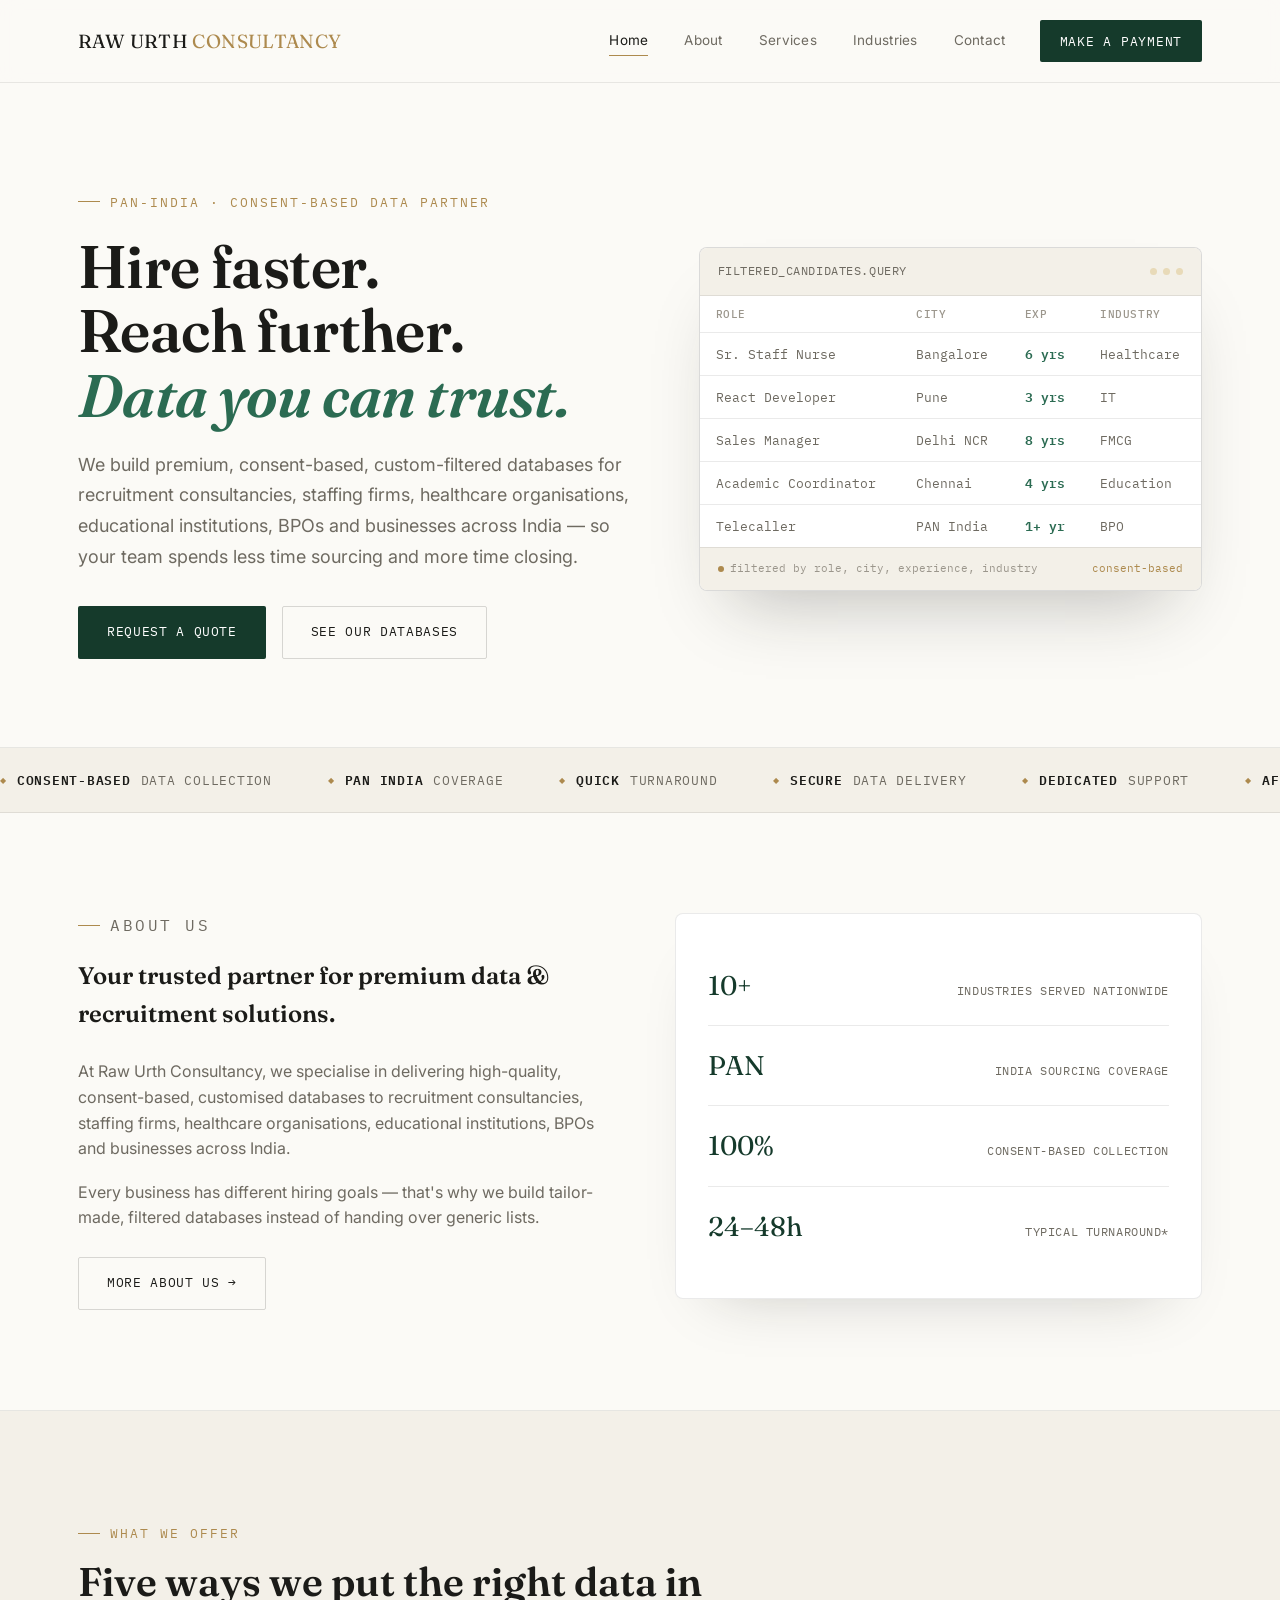
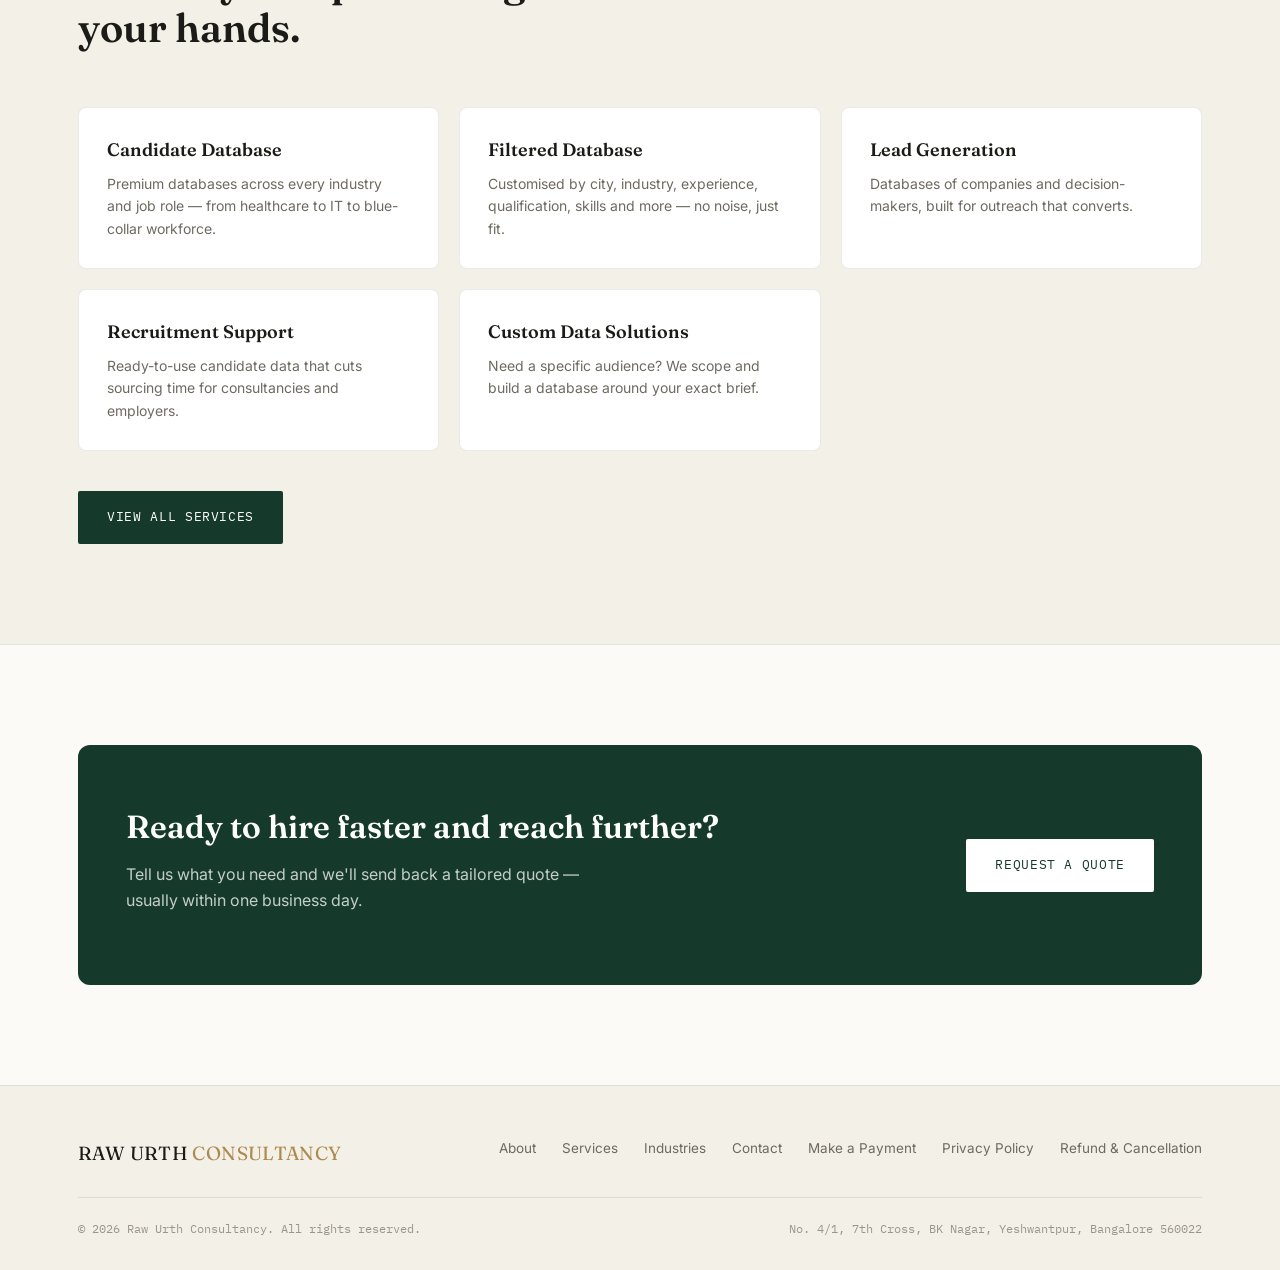
==== index.html @ ccc9f8d7 "Add frontend project files" ====
<!DOCTYPE html>
<html lang="en">
<head>
<meta charset="UTF-8">
<meta name="viewport" content="width=device-width, initial-scale=1.0">
<title>Raw Urth Consultancy — Premium Data & Recruitment Solutions</title>
<meta name="description" content="Consent-based, filtered candidate databases and lead generation for recruitment firms, healthcare, BPOs and businesses across India.">
<link rel="preconnect" href="https://fonts.googleapis.com">
<link href="https://fonts.googleapis.com/css2?family=Fraunces:ital,wght@0,500;0,600;1,500&family=Inter:wght@400;500;600&family=IBM+Plex+Mono:wght@400;500&display=swap" rel="stylesheet">
<link rel="stylesheet" href="style.css">
</head>
<body>

<header class="site-nav">
  <div class="nav-inner">
    <a href="index.html" class="wordmark">RAW URTH <span>CONSULTANCY</span></a>
    <nav class="links" id="navLinks">
      <a href="index.html">Home</a>
      <a href="about.html">About</a>
      <a href="services.html">Services</a>
      <a href="industries.html">Industries</a>
      <a href="contact.html">Contact</a>
      <a href="payment.html" class="nav-cta">Make a Payment</a>
    </nav>
    <button class="nav-toggle" id="navToggle" aria-label="Menu">☰</button>
  </div>
</header>

<main>

  <!-- HERO -->
  <section class="hero">
    <div class="wrap">
      <div class="reveal-stagger in">
        <p class="eyebrow">PAN-INDIA · CONSENT-BASED DATA PARTNER</p>
        <h1>Hire faster.<br>Reach further.<br><span class="serif-em">Data you can trust.</span></h1>
        <p class="lede">We build premium, consent-based, custom-filtered databases for recruitment consultancies, staffing firms, healthcare organisations, educational institutions, BPOs and businesses across India — so your team spends less time sourcing and more time closing.</p>
        <div class="hero-ctas">
          <a href="contact.html" class="btn btn-primary"><span>Request a Quote</span></a>
          <a href="services.html" class="btn btn-ghost">See our databases</a>
        </div>
      </div>

      <div class="data-panel reveal" aria-hidden="true">
        <div class="panel-head">
          <span>filtered_candidates.query</span>
          <div class="panel-dots"><span></span><span></span><span></span></div>
        </div>
        <table class="data-table">
          <thead><tr><th>Role</th><th>City</th><th>Exp</th><th>Industry</th></tr></thead>
          <tbody>
            <tr><td>Sr. Staff Nurse</td><td>Bangalore</td><td class="hi">6 yrs</td><td>Healthcare</td></tr>
            <tr><td>React Developer</td><td>Pune</td><td class="hi">3 yrs</td><td>IT</td></tr>
            <tr><td>Sales Manager</td><td>Delhi NCR</td><td class="hi">8 yrs</td><td>FMCG</td></tr>
            <tr><td>Academic Coordinator</td><td>Chennai</td><td class="hi">4 yrs</td><td>Education</td></tr>
            <tr><td>Telecaller</td><td>PAN India</td><td class="hi">1+ yr</td><td>BPO</td></tr>
          </tbody>
        </table>
        <div class="panel-foot">
          <span><span class="pulse"></span>filtered by role, city, experience, industry</span>
          <span class="live">consent-based</span>
        </div>
      </div>
    </div>
  </section>

  <!-- TRUST MARQUEE -->
  <div class="trust-strip">
    <div class="marquee">
      <span><strong>Consent-based</strong> data collection</span>
      <span><strong>PAN India</strong> coverage</span>
      <span><strong>Quick</strong> turnaround</span>
      <span><strong>Secure</strong> data delivery</span>
      <span><strong>Dedicated</strong> support</span>
      <span><strong>Affordable</strong> pricing</span>
      <span><strong>Consent-based</strong> data collection</span>
      <span><strong>PAN India</strong> coverage</span>
      <span><strong>Quick</strong> turnaround</span>
      <span><strong>Secure</strong> data delivery</span>
      <span><strong>Dedicated</strong> support</span>
      <span><strong>Affordable</strong> pricing</span>
    </div>
  </div>

  <!-- INTRO -->
  <section>
    <div class="wrap about-grid">
      <div class="reveal">
        <p class="eyebrow">About Us</p>
        <h2 style="margin-top:16px;">Your trusted partner for premium data & recruitment solutions.</h2>
        <p style="margin-top:26px;">At Raw Urth Consultancy, we specialise in delivering high-quality, consent-based, customised databases to recruitment consultancies, staffing firms, healthcare organisations, educational institutions, BPOs and businesses across India.</p>
        <p>Every business has different hiring goals — that's why we build tailor-made, filtered databases instead of handing over generic lists.</p>
        <a href="about.html" class="btn btn-ghost" style="margin-top:8px;">More about us →</a>
      </div>
      <div class="about-side reveal">
        <div class="stat"><span class="k">10+</span><span class="v">Industries served nationwide</span></div>
        <div class="stat"><span class="k">PAN</span><span class="v">India sourcing coverage</span></div>
        <div class="stat"><span class="k">100%</span><span class="v">Consent-based collection</span></div>
        <div class="stat"><span class="k">24–48h</span><span class="v">Typical turnaround*</span></div>
      </div>
    </div>
  </section>

  <hr class="divider">

  <!-- SERVICES TEASER -->
  <section class="alt-bg">
    <div class="wrap">
      <div class="section-head reveal">
        <p class="eyebrow">What We Offer</p>
        <h2>Five ways we put the right data in your hands.</h2>
      </div>
      <div class="industry-grid reveal-stagger">
        <div class="industry-card"><h3>Candidate Database</h3><p>Premium databases across every industry and job role — from healthcare to IT to blue-collar workforce.</p></div>
        <div class="industry-card"><h3>Filtered Database</h3><p>Customised by city, industry, experience, qualification, skills and more — no noise, just fit.</p></div>
        <div class="industry-card"><h3>Lead Generation</h3><p>Databases of companies and decision-makers, built for outreach that converts.</p></div>
        <div class="industry-card"><h3>Recruitment Support</h3><p>Ready-to-use candidate data that cuts sourcing time for consultancies and employers.</p></div>
        <div class="industry-card"><h3>Custom Data Solutions</h3><p>Need a specific audience? We scope and build a database around your exact brief.</p></div>
      </div>
      <a href="services.html" class="btn btn-primary" style="margin-top:40px;"><span>View all services</span></a>
    </div>
  </section>

  <hr class="divider">

  <!-- CTA BANNER -->
  <section>
    <div class="wrap">
      <div class="cta-banner reveal">
        <div>
          <h2>Ready to hire faster and reach further?</h2>
          <p>Tell us what you need and we'll send back a tailored quote — usually within one business day.</p>
        </div>
        <a href="contact.html" class="btn btn-primary"><span>Request a Quote</span></a>
      </div>
    </div>
  </section>

</main>

<footer>
  <div class="wrap">
    <div class="footer-grid">
      <a href="index.html" class="wordmark">RAW URTH <span>CONSULTANCY</span></a>
      <div class="footer-links">
        <a href="about.html">About</a>
        <a href="services.html">Services</a>
        <a href="industries.html">Industries</a>
        <a href="contact.html">Contact</a>
        <a href="payment.html">Make a Payment</a>
        <a href="privacy-policy.html">Privacy Policy</a>
        <a href="refund-policy.html">Refund & Cancellation</a>
      </div>
    </div>
    <div class="footer-bottom">
      <span>© <span id="year"></span> Raw Urth Consultancy. All rights reserved.</span>
      <span>No. 4/1, 7th Cross, BK Nagar, Yeshwantpur, Bangalore 560022</span>
    </div>
  </div>
</footer>

<script src="script.js"></script>
</body>
</html>
---- style.css ----
/* ===================================================================
   RAW URTH CONSULTANCY — v2 design tokens
   Palette: warm ivory white, deep emerald, brass gold — light & rich
=================================================================== */
:root{
  --bg:        #FBFAF6;
  --bg-alt:    #F3F0E8;
  --white:     #FFFFFF;
  --ink:       #1B1B18;
  --muted:     #6E6A61;
  --muted-2:   #9B968C;
  --emerald:   #153A2B;
  --emerald-2: #1F5240;
  --emerald-soft: #2B6B52;
  --gold:      #AD8A4E;
  --gold-soft: #C9A961;
  --gold-pale: #E8DAB8;
  --line:      rgba(27,27,24,0.09);
  --line-strong: rgba(27,27,24,0.16);

  --display: "Fraunces", "Iowan Old Style", Georgia, serif;
  --body: "Inter", -apple-system, "Segoe UI", sans-serif;
  --mono: "IBM Plex Mono", "SF Mono", monospace;

  --max: 1180px;
  --ease: cubic-bezier(.22,.68,.32,1);
}

*{box-sizing:border-box;}
html{scroll-behavior:smooth;}
@media (prefers-reduced-motion: reduce){
  html{scroll-behavior:auto;}
  *{animation-duration:0.001ms !important; animation-iteration-count:1 !important; transition-duration:0.001ms !important;}
}

body{
  margin:0;
  background:var(--bg);
  color:var(--ink);
  font-family:var(--body);
  font-size:16px;
  line-height:1.6;
  -webkit-font-smoothing:antialiased;
}

a{color:inherit; text-decoration:none;}
img{max-width:100%; display:block;}
.wrap{max-width:var(--max); margin:0 auto; padding:0 28px;}

/* ---------- typography ---------- */
h1,h2,h3,h4{font-family:var(--display); font-weight:600; margin:0; color:var(--ink);}
.eyebrow{
  font-family:var(--mono);
  font-size:12.5px;
  letter-spacing:0.16em;
  text-transform:uppercase;
  color:var(--gold);
  display:flex; align-items:center; gap:10px;
}
.eyebrow::before{content:""; width:22px; height:1px; background:var(--gold); display:inline-block;}
.lede{color:var(--muted); font-size:18px; line-height:1.7; max-width:56ch;}
.muted{color:var(--muted);}
.serif-em{font-family:var(--display); font-style:italic; color:var(--emerald-soft);}

/* ---------- scroll reveal ---------- */
.reveal{opacity:0; transform:translateY(22px); transition:opacity .8s var(--ease), transform .8s var(--ease);}
.reveal.in{opacity:1; transform:translateY(0);}
.reveal-stagger > *{opacity:0; transform:translateY(18px); transition:opacity .7s var(--ease), transform .7s var(--ease);}
.reveal-stagger.in > *{opacity:1; transform:translateY(0);}
.reveal-stagger.in > *:nth-child(1){transition-delay:.05s;}
.reveal-stagger.in > *:nth-child(2){transition-delay:.14s;}
.reveal-stagger.in > *:nth-child(3){transition-delay:.23s;}
.reveal-stagger.in > *:nth-child(4){transition-delay:.32s;}
.reveal-stagger.in > *:nth-child(5){transition-delay:.41s;}
.reveal-stagger.in > *:nth-child(6){transition-delay:.50s;}

/* ---------- nav ---------- */
header.site-nav{
  position:sticky; top:0; z-index:50;
  background:rgba(251,250,246,0.86);
  backdrop-filter:blur(10px);
  border-bottom:1px solid var(--line);
  transition:box-shadow .3s ease;
}
header.site-nav.scrolled{box-shadow:0 8px 24px -18px rgba(27,27,24,0.25);}
.nav-inner{display:flex; align-items:center; justify-content:space-between; padding:20px 28px; max-width:var(--max); margin:0 auto;}
.wordmark{font-family:var(--display); font-size:19px; letter-spacing:0.02em; color:var(--ink);}
.wordmark span{color:var(--gold);}
nav.links{display:flex; align-items:center; gap:8px;}
nav.links a:not(.nav-cta){
  position:relative;
  font-size:13.5px; color:var(--muted); letter-spacing:0.02em;
  padding:8px 14px; transition:color .2s ease;
}
nav.links a:not(.nav-cta)::after{
  content:""; position:absolute; left:14px; right:14px; bottom:4px; height:1px;
  background:var(--gold); transform:scaleX(0); transform-origin:left; transition:transform .3s var(--ease);
}
nav.links a:not(.nav-cta):hover{color:var(--ink);}
nav.links a:not(.nav-cta):hover::after,
nav.links a.active::after{transform:scaleX(1);}
nav.links a.active{color:var(--ink);}
.nav-cta{
  font-family:var(--mono); font-size:12.5px; letter-spacing:0.06em; text-transform:uppercase;
  color:var(--white) !important; background:var(--emerald); padding:11px 20px; border-radius:2px;
  margin-left:12px; transition:background .25s ease, transform .25s ease;
}
.nav-cta:hover{background:var(--emerald-soft); transform:translateY(-1px);}
.nav-toggle{display:none;}

@media (max-width:900px){
  nav.links{
    position:fixed; inset:66px 0 0 0; background:var(--bg);
    flex-direction:column; align-items:flex-start; padding:36px 28px; gap:8px;
    transform:translateY(-8px); opacity:0; pointer-events:none;
    transition:opacity .25s ease, transform .25s ease;
  }
  nav.links.open{opacity:1; transform:translateY(0); pointer-events:auto;}
  nav.links a:not(.nav-cta){font-size:22px; color:var(--ink); padding:12px 4px;}
  .nav-cta{margin-left:4px; margin-top:14px;}
  .nav-toggle{
    display:flex; align-items:center; justify-content:center;
    background:none; border:1px solid var(--line-strong);
    color:var(--ink); width:40px; height:40px; border-radius:2px; font-size:16px; cursor:pointer;
  }
}

/* ---------- buttons ---------- */
.btn{
  display:inline-flex; align-items:center; gap:10px; position:relative; overflow:hidden;
  font-family:var(--mono); font-size:13px; letter-spacing:0.05em; text-transform:uppercase;
  padding:15px 28px; border-radius:2px; cursor:pointer; border:1px solid transparent;
  transition:color .3s ease, border-color .3s ease, transform .2s ease;
}
.btn-primary{background:var(--emerald); color:var(--white);}
.btn-primary::before{
  content:""; position:absolute; inset:0; background:var(--gold-soft);
  transform:scaleX(0); transform-origin:left; transition:transform .35s var(--ease); z-index:0;
}
.btn-primary span{position:relative; z-index:1; display:flex; align-items:center; gap:10px;}
.btn-primary:hover::before{transform:scaleX(1);}
.btn-primary:hover{color:var(--emerald);}
.btn-ghost{border-color:var(--line-strong); color:var(--ink); background:transparent;}
.btn-ghost:hover{border-color:var(--emerald); color:var(--emerald); transform:translateY(-1px);}
.btn-block{width:100%; justify-content:center;}

/* ---------- page hero (shared, shorter than home) ---------- */
.page-hero{padding:64px 0 56px; border-bottom:1px solid var(--line);}
.page-hero h1{font-size:clamp(34px,4.6vw,52px); margin-top:16px; line-height:1.1;}
.page-hero .lede{margin-top:18px;}

/* ---------- home hero ---------- */
.hero{padding:96px 0 88px; border-bottom:1px solid var(--line); overflow:hidden;}
.hero .wrap{display:grid; grid-template-columns:1.05fr 0.95fr; gap:64px; align-items:center;}
.hero h1{font-size:clamp(38px,5vw,60px); line-height:1.08; margin:22px 0 22px; letter-spacing:-0.01em;}
.hero-ctas{display:flex; gap:16px; margin-top:34px; flex-wrap:wrap;}

/* signature element: mock filtered-data table */
.data-panel{
  background:var(--white); border:1px solid var(--line-strong); border-radius:8px; overflow:hidden;
  box-shadow:0 40px 70px -32px rgba(27,27,24,0.28);
  transform:translateY(0); transition:transform .5s var(--ease), box-shadow .5s var(--ease);
}
.data-panel:hover{transform:translateY(-4px); box-shadow:0 50px 80px -30px rgba(27,27,24,0.32);}
.data-panel .panel-head{
  display:flex; align-items:center; justify-content:space-between; padding:14px 18px;
  border-bottom:1px solid var(--line); background:var(--bg-alt);
  font-family:var(--mono); font-size:11.5px; color:var(--muted); letter-spacing:0.05em; text-transform:uppercase;
}
.panel-dots{display:flex; gap:6px;}
.panel-dots span{width:7px; height:7px; border-radius:50%; background:var(--gold-pale);}
.data-table{width:100%; border-collapse:collapse; font-family:var(--mono); font-size:12.5px;}
.data-table th{
  text-align:left; padding:10px 16px; color:var(--muted-2); font-weight:500;
  text-transform:uppercase; letter-spacing:0.06em; font-size:10.5px; border-bottom:1px solid var(--line);
}
.data-table td{padding:11px 16px; border-bottom:1px solid var(--line); color:var(--muted); opacity:0; animation:rowIn .5s ease forwards;}
.data-table tr:nth-child(1) td{animation-delay:.15s;}
.data-table tr:nth-child(2) td{animation-delay:.30s;}
.data-table tr:nth-child(3) td{animation-delay:.45s;}
.data-table tr:nth-child(4) td{animation-delay:.60s;}
.data-table tr:nth-child(5) td{animation-delay:.75s;}
.data-table tr:last-child td{border-bottom:none;}
.data-table td.hi{color:var(--emerald-soft); font-weight:600;}
@keyframes rowIn{from{opacity:0; transform:translateY(4px);} to{opacity:1; transform:translateY(0);}}
.panel-foot{padding:12px 18px; font-family:var(--mono); font-size:11px; color:var(--muted-2); border-top:1px solid var(--line); display:flex; justify-content:space-between; background:var(--bg-alt);}
.panel-foot .live{color:var(--gold);}
.pulse{display:inline-block; width:6px; height:6px; border-radius:50%; background:var(--gold); margin-right:6px; animation:pulse 1.8s infinite;}
@keyframes pulse{0%,100%{opacity:1;} 50%{opacity:.35;}}

@media (max-width:900px){
  .hero .wrap{grid-template-columns:1fr;}
  .hero{padding:56px 0 48px;}
}

/* ---------- trust strip / marquee ---------- */
.trust-strip{border-bottom:1px solid var(--line); padding:22px 0; background:var(--bg-alt); overflow:hidden;}
.marquee{display:flex; width:max-content; gap:56px; animation:scroll 26s linear infinite;}
.marquee span{
  font-family:var(--mono); font-size:12.5px; letter-spacing:0.06em; text-transform:uppercase; color:var(--muted);
  white-space:nowrap; display:flex; align-items:center; gap:10px;
}
.marquee span strong{color:var(--ink); font-weight:600;}
.marquee span::before{content:"◆"; color:var(--gold); font-size:8px;}
@keyframes scroll{from{transform:translateX(0);} to{transform:translateX(-50%);}}
@media (prefers-reduced-motion: reduce){.marquee{animation:none;}}

/* ---------- section shell ---------- */
section{padding:100px 0;}
.section-head{max-width:640px; margin-bottom:56px;}
.section-head h2{font-size:clamp(28px,3.4vw,40px); margin-top:16px; line-height:1.15;}
.divider{border:none; border-top:1px solid var(--line); margin:0;}
.alt-bg{background:var(--bg-alt);}

/* ---------- about ---------- */
.about-grid{display:grid; grid-template-columns:1fr 1fr; gap:70px; align-items:start;}
.about-grid p{color:var(--muted); margin:0 0 18px; font-size:16px;}
.about-side{background:var(--white); border:1px solid var(--line); border-radius:8px; padding:32px; box-shadow:0 30px 60px -40px rgba(27,27,24,0.25);}
.about-side .stat{display:flex; justify-content:space-between; align-items:baseline; padding:18px 0; border-bottom:1px solid var(--line);}
.about-side .stat:last-child{border-bottom:none;}
.about-side .stat .k{font-family:var(--display); font-size:27px; color:var(--emerald);}
.about-side .stat .v{font-family:var(--mono); font-size:11.5px; color:var(--muted); text-transform:uppercase; letter-spacing:0.05em; text-align:right;}
@media (max-width:900px){.about-grid{grid-template-columns:1fr; gap:36px;}}

/* ---------- services ---------- */
.svc-grid{display:grid; grid-template-columns:repeat(3,1fr); gap:1px; background:var(--line); border:1px solid var(--line); border-radius:8px; overflow:hidden;}
.svc-card{background:var(--white); padding:36px 32px; display:flex; flex-direction:column; gap:14px; transition:background .3s ease, transform .3s ease;}
.svc-card:hover{background:var(--bg-alt); transform:translateY(-3px);}
.svc-card h3{font-size:20px;}
.svc-card p{color:var(--muted); font-size:14.5px; margin:0; flex:1;}
.tag-row{display:flex; flex-wrap:wrap; gap:6px; margin-top:6px;}
.tag{
  font-family:var(--mono); font-size:10.5px; text-transform:uppercase; letter-spacing:0.04em;
  color:var(--muted); border:1px solid var(--line-strong); padding:4px 9px; border-radius:20px;
  transition:border-color .2s ease, color .2s ease;
}
.svc-card:hover .tag{border-color:var(--gold-pale); color:var(--emerald-soft);}
@media (max-width:900px){.svc-grid{grid-template-columns:1fr;}}

/* ---------- why us (ledger list) ---------- */
.ledger{border-top:1px solid var(--line);}
.ledger-row{
  display:grid; grid-template-columns:220px 1fr; gap:32px; padding:28px 0; border-bottom:1px solid var(--line);
  transition:padding-left .3s ease, background .3s ease;
}
.ledger-row:hover{padding-left:10px; background:var(--bg-alt);}
.ledger-row .term{font-family:var(--display); font-size:19px; color:var(--emerald);}
.ledger-row .desc{color:var(--muted); font-size:15px; max-width:60ch;}
@media (max-width:700px){.ledger-row{grid-template-columns:1fr; gap:8px;}}

/* ---------- industries (pills) ---------- */
.pill-cloud{display:flex; flex-wrap:wrap; gap:12px;}
.pill{
  font-family:var(--mono); font-size:13px; letter-spacing:0.02em;
  padding:12px 22px; border:1px solid var(--line-strong); border-radius:30px; color:var(--ink); background:var(--white);
  transition:border-color .2s ease, color .2s ease, transform .2s ease, box-shadow .2s ease;
}
.pill:hover{border-color:var(--gold); color:var(--emerald); transform:translateY(-2px); box-shadow:0 12px 24px -16px rgba(27,27,24,0.3);}

.industry-card{
  background:var(--white); border:1px solid var(--line); border-radius:8px; padding:28px;
  transition:transform .3s ease, box-shadow .3s ease;
}
.industry-card:hover{transform:translateY(-4px); box-shadow:0 30px 50px -30px rgba(27,27,24,0.3);}
.industry-card h3{font-size:18px; margin-bottom:8px;}
.industry-card p{color:var(--muted); font-size:14px; margin:0;}
.industry-grid{display:grid; grid-template-columns:repeat(3,1fr); gap:20px;}
@media (max-width:900px){.industry-grid{grid-template-columns:1fr 1fr;}}
@media (max-width:600px){.industry-grid{grid-template-columns:1fr;}}

/* ---------- contact ---------- */
.contact-grid{display:grid; grid-template-columns:1fr 1fr; gap:64px;}
.contact-card{background:var(--white); border:1px solid var(--line); border-radius:8px; padding:36px; box-shadow:0 30px 60px -40px rgba(27,27,24,0.25);}
.contact-line{display:flex; flex-direction:column; gap:4px; padding:18px 0; border-bottom:1px solid var(--line);}
.contact-line:last-child{border-bottom:none;}
.contact-line .l{font-family:var(--mono); font-size:11px; text-transform:uppercase; letter-spacing:0.06em; color:var(--muted-2);}
.contact-line .v{font-size:16px; color:var(--ink);}
.contact-line a.v{transition:color .2s ease;}
.contact-line a.v:hover{color:var(--emerald);}

.quote-form{display:flex; flex-direction:column; gap:18px;}
.field{display:flex; flex-direction:column; gap:8px;}
.field label{font-family:var(--mono); font-size:11px; text-transform:uppercase; letter-spacing:0.06em; color:var(--muted-2);}
.field input, .field select, .field textarea{
  font-family:var(--body); font-size:15px; color:var(--ink); background:var(--white);
  border:1px solid var(--line-strong); border-radius:4px; padding:13px 15px; transition:border-color .2s ease, box-shadow .2s ease;
}
.field input:focus, .field select:focus, .field textarea:focus{
  outline:none; border-color:var(--emerald); box-shadow:0 0 0 3px rgba(21,58,43,0.08);
}
.field textarea{resize:vertical; min-height:100px;}

/* ---------- footer ---------- */
footer{border-top:1px solid var(--line); padding:52px 0 32px; background:var(--bg-alt);}
.footer-grid{display:flex; justify-content:space-between; flex-wrap:wrap; gap:24px; margin-bottom:28px;}
.footer-links{display:flex; gap:26px; flex-wrap:wrap; font-size:13.5px; color:var(--muted);}
.footer-links a{transition:color .2s ease;}
.footer-links a:hover{color:var(--emerald);}
.footer-bottom{display:flex; justify-content:space-between; flex-wrap:wrap; gap:10px; font-family:var(--mono); font-size:11.5px; color:var(--muted-2); padding-top:22px; border-top:1px solid var(--line);}

/* ---------- generic content pages (policy) ---------- */
.doc{padding:80px 0 100px;}
.doc .wrap{max-width:820px;}
.doc h1{font-size:clamp(30px,4vw,44px); margin-bottom:6px;}
.doc .updated{font-family:var(--mono); font-size:12px; color:var(--muted-2); text-transform:uppercase; letter-spacing:0.05em; margin-bottom:44px; display:block;}
.doc h2{font-size:21px; margin:40px 0 14px; color:var(--emerald);}
.doc p, .doc li{color:var(--muted); font-size:15.5px; line-height:1.75;}
.doc ul{padding-left:22px;}

/* ---------- payment page ---------- */
.pay-shell{max-width:560px; margin:0 auto;}
.pay-card{background:var(--white); border:1px solid var(--line-strong); border-radius:10px; padding:44px; text-align:center; box-shadow:0 40px 70px -40px rgba(27,27,24,0.3);}
.pay-card .amount{font-family:var(--display); font-size:15px; color:var(--muted); margin:18px 0 30px;}
.pay-note{margin-top:26px; padding:16px 18px; border:1px dashed var(--line-strong); border-radius:4px; font-family:var(--mono); font-size:12px; color:var(--muted-2); text-align:left;}

/* ---------- CTA banner (used on inner pages) ---------- */
.cta-banner{
  background:var(--emerald); color:var(--white); border-radius:12px; padding:56px 48px;
  display:flex; align-items:center; justify-content:space-between; gap:32px; flex-wrap:wrap;
}
.cta-banner h2{color:var(--white); font-size:clamp(24px,3vw,32px);}
.cta-banner p{color:rgba(255,255,255,0.75); margin-top:10px; max-width:46ch;}
.cta-banner .btn-primary{background:var(--white); color:var(--emerald);}
.cta-banner .btn-primary::before{background:var(--gold-soft);}
.cta-banner .btn-primary:hover{color:var(--emerald);}
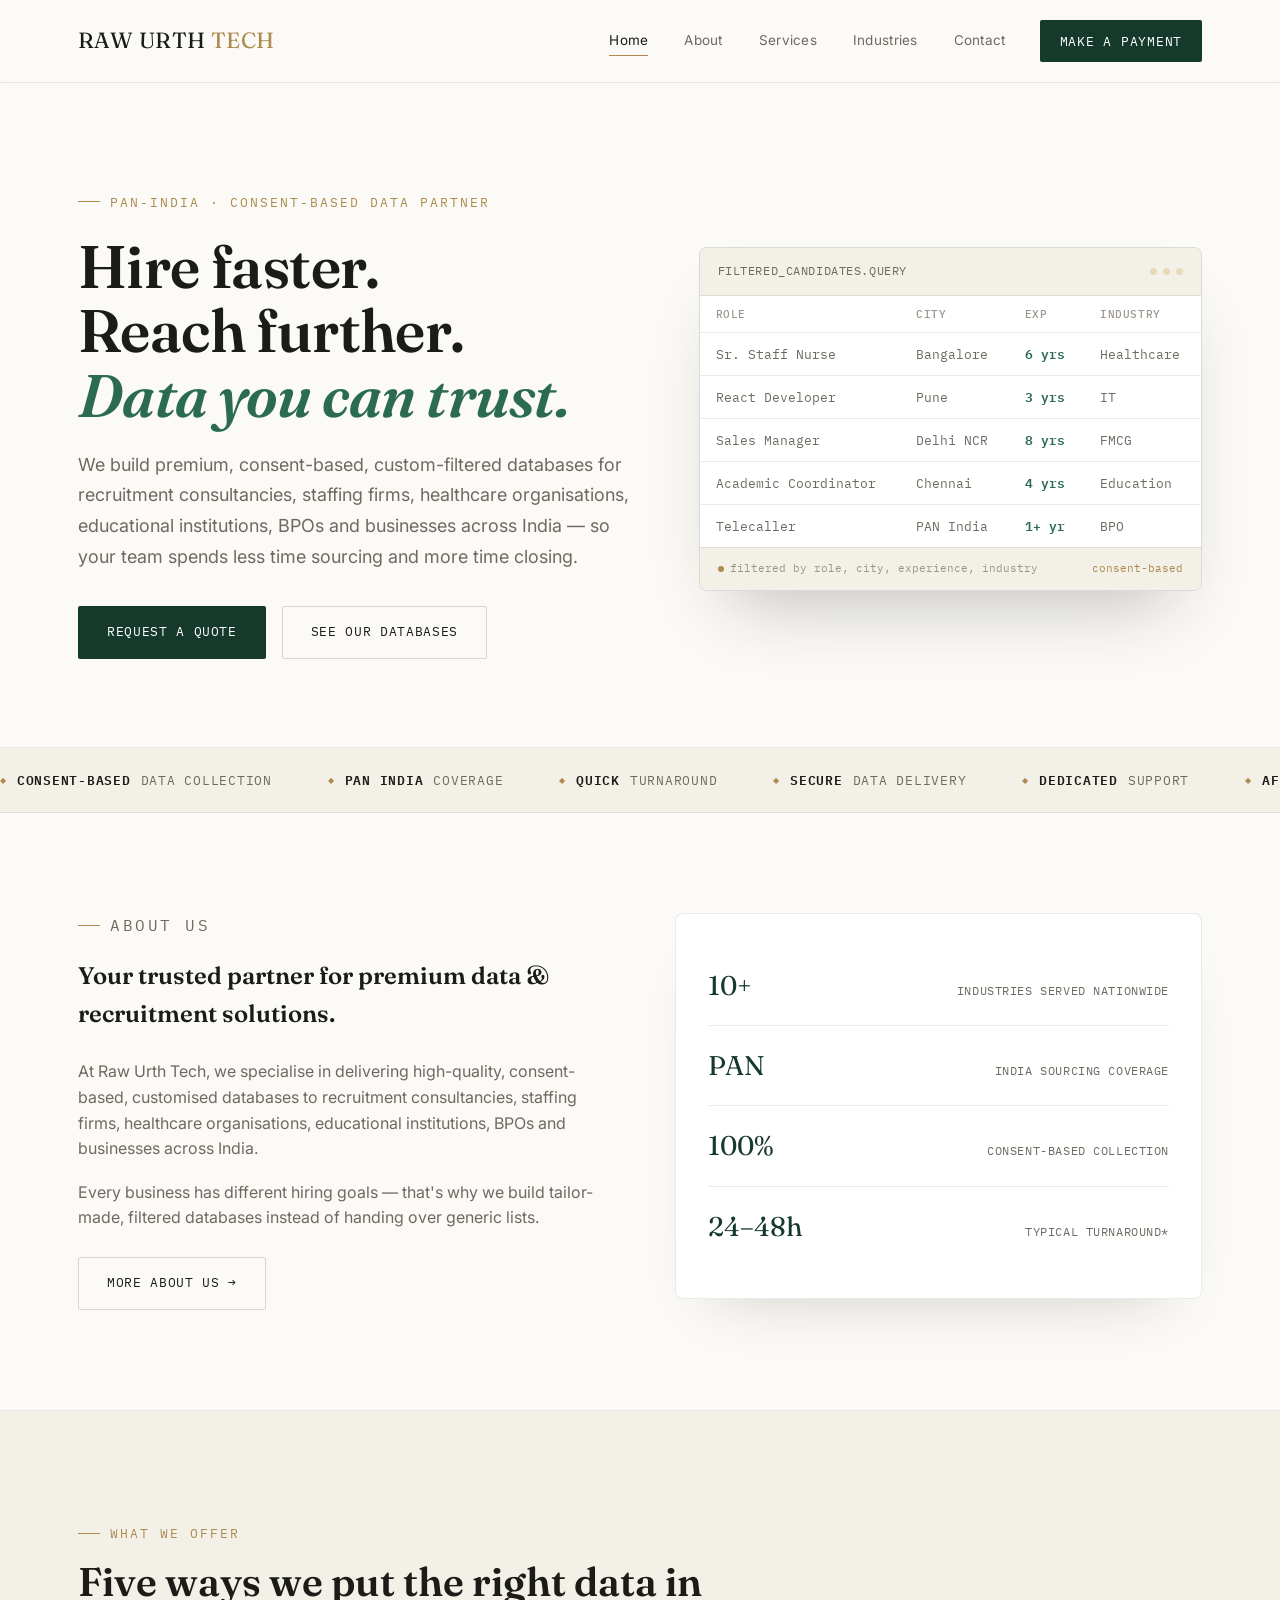
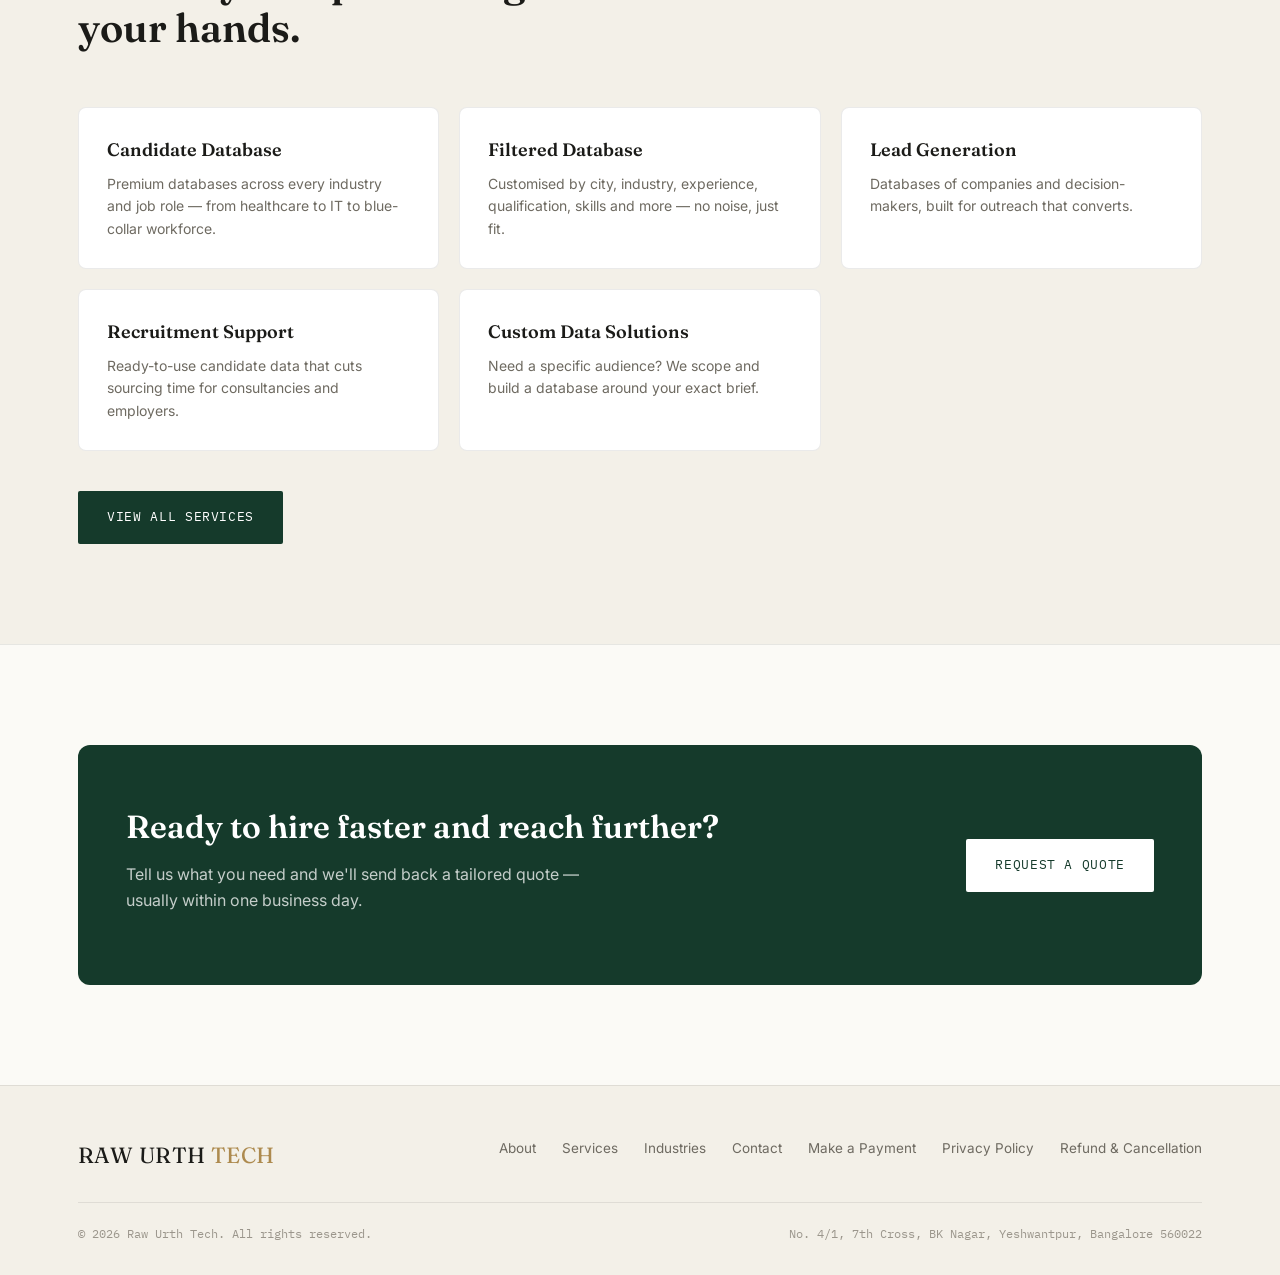
==== commit e4ca9e53: "Rebrand to Raw Urth Tech and update contact number. Co-authored-by: Cursor <cursoragent@cursor.com>" ====
--- a/index.html
+++ b/index.html
@@ -3,7 +3,7 @@
 <head>
 <meta charset="UTF-8">
 <meta name="viewport" content="width=device-width, initial-scale=1.0">
-<title>Raw Urth Consultancy — Premium Data & Recruitment Solutions</title>
+<title>Raw Urth Tech — Premium Data & Recruitment Solutions</title>
 <meta name="description" content="Consent-based, filtered candidate databases and lead generation for recruitment firms, healthcare, BPOs and businesses across India.">
 <link rel="preconnect" href="https://fonts.googleapis.com">
 <link href="https://fonts.googleapis.com/css2?family=Fraunces:ital,wght@0,500;0,600;1,500&family=Inter:wght@400;500;600&family=IBM+Plex+Mono:wght@400;500&display=swap" rel="stylesheet">
@@ -13,7 +13,7 @@
 
 <header class="site-nav">
   <div class="nav-inner">
-    <a href="index.html" class="wordmark">RAW URTH <span>CONSULTANCY</span></a>
+    <a href="index.html" class="wordmark">RAW URTH <span>TECH</span></a>
     <nav class="links" id="navLinks">
       <a href="index.html">Home</a>
       <a href="about.html">About</a>
@@ -88,7 +88,7 @@
       <div class="reveal">
         <p class="eyebrow">About Us</p>
         <h2 style="margin-top:16px;">Your trusted partner for premium data & recruitment solutions.</h2>
-        <p style="margin-top:26px;">At Raw Urth Consultancy, we specialise in delivering high-quality, consent-based, customised databases to recruitment consultancies, staffing firms, healthcare organisations, educational institutions, BPOs and businesses across India.</p>
+        <p style="margin-top:26px;">At Raw Urth Tech, we specialise in delivering high-quality, consent-based, customised databases to recruitment consultancies, staffing firms, healthcare organisations, educational institutions, BPOs and businesses across India.</p>
         <p>Every business has different hiring goals — that's why we build tailor-made, filtered databases instead of handing over generic lists.</p>
         <a href="about.html" class="btn btn-ghost" style="margin-top:8px;">More about us →</a>
       </div>
@@ -141,7 +141,7 @@
 <footer>
   <div class="wrap">
     <div class="footer-grid">
-      <a href="index.html" class="wordmark">RAW URTH <span>CONSULTANCY</span></a>
+      <a href="index.html" class="wordmark">RAW URTH <span>TECH</span></a>
       <div class="footer-links">
         <a href="about.html">About</a>
         <a href="services.html">Services</a>
@@ -153,7 +153,7 @@
       </div>
     </div>
     <div class="footer-bottom">
-      <span>© <span id="year"></span> Raw Urth Consultancy. All rights reserved.</span>
+      <span>© <span id="year"></span> Raw Urth Tech. All rights reserved.</span>
       <span>No. 4/1, 7th Cross, BK Nagar, Yeshwantpur, Bangalore 560022</span>
     </div>
   </div>
--- a/style.css
+++ b/style.css
@@ -1,5 +1,5 @@
 /* ===================================================================
-   RAW URTH CONSULTANCY — v2 design tokens
+   RAW URTH TECH — v2 design tokens
    Palette: warm ivory white, deep emerald, brass gold — light & rich
 =================================================================== */
 :root{
@@ -84,7 +84,7 @@
 }
 header.site-nav.scrolled{box-shadow:0 8px 24px -18px rgba(27,27,24,0.25);}
 .nav-inner{display:flex; align-items:center; justify-content:space-between; padding:20px 28px; max-width:var(--max); margin:0 auto;}
-.wordmark{font-family:var(--display); font-size:19px; letter-spacing:0.02em; color:var(--ink);}
+.wordmark{font-family:var(--display); font-size:22px; letter-spacing:0.02em; color:var(--ink);}
 .wordmark span{color:var(--gold);}
 nav.links{display:flex; align-items:center; gap:8px;}
 nav.links a:not(.nav-cta){
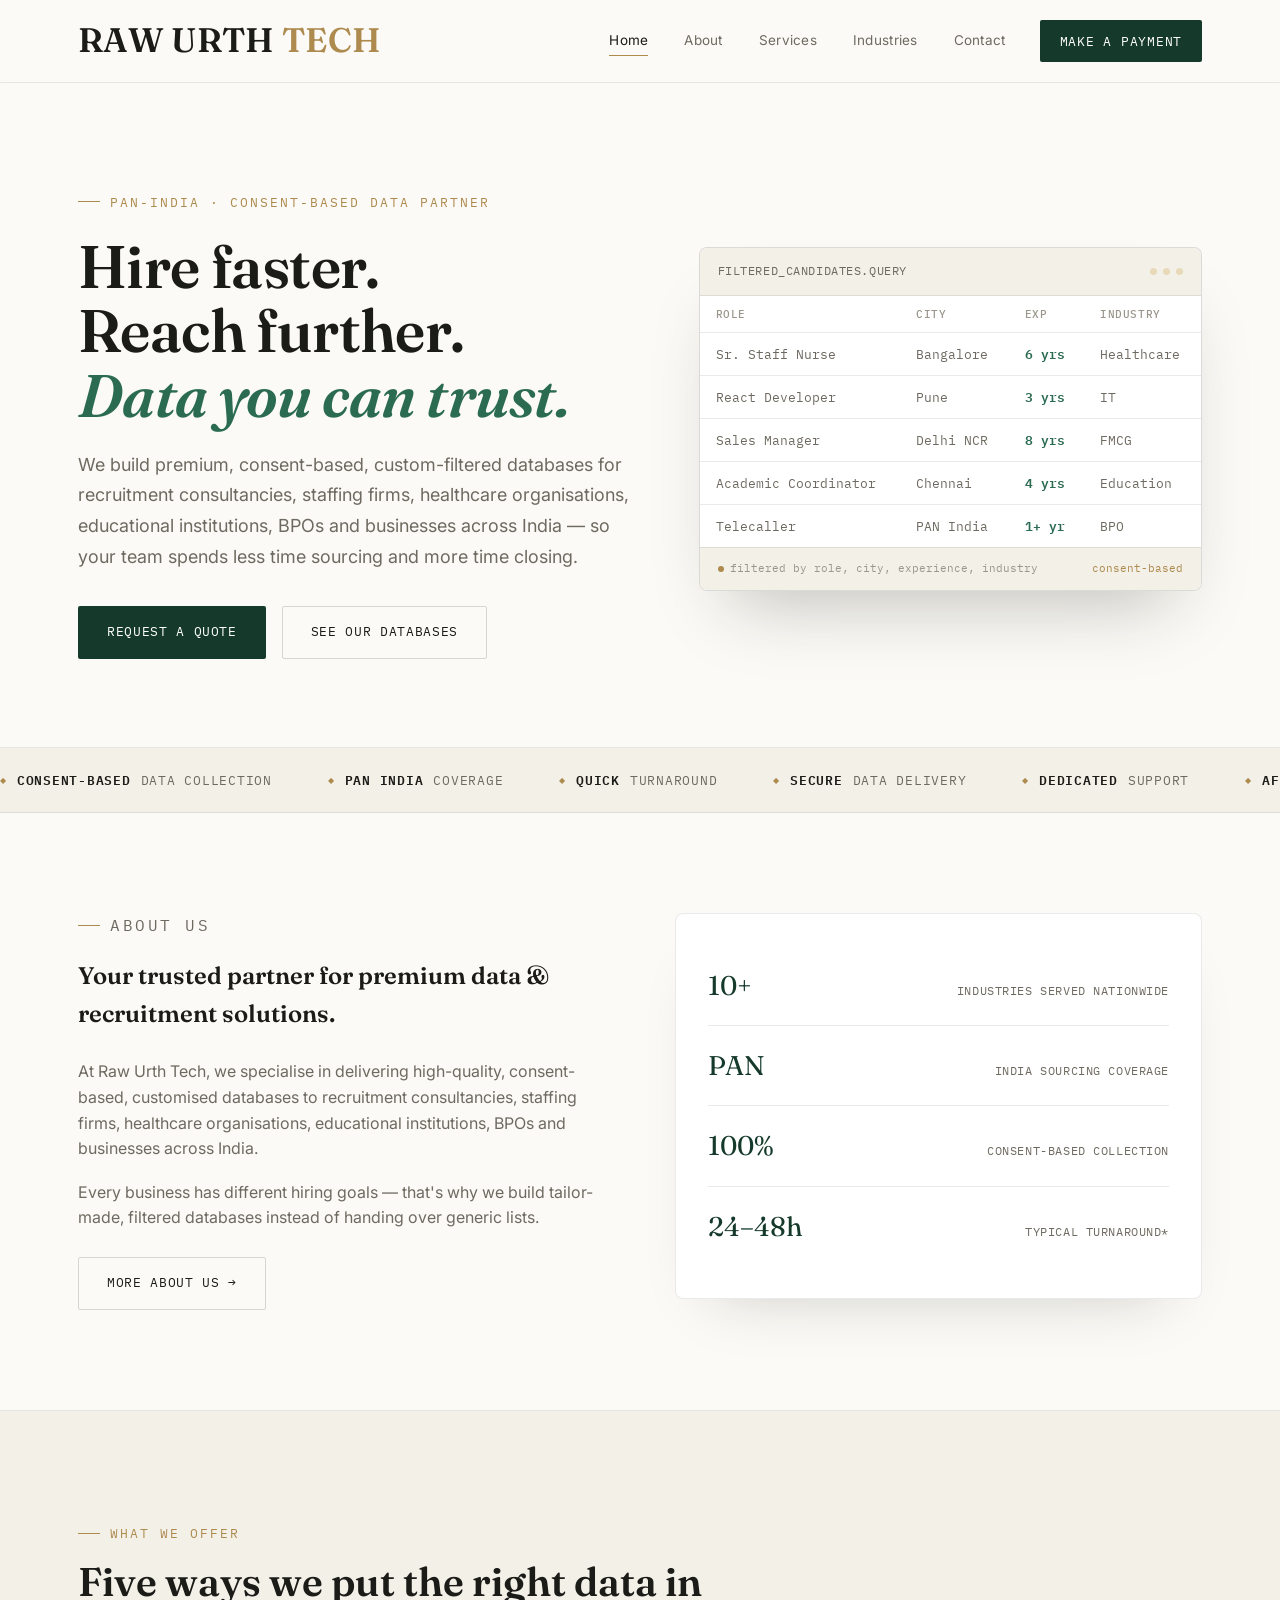
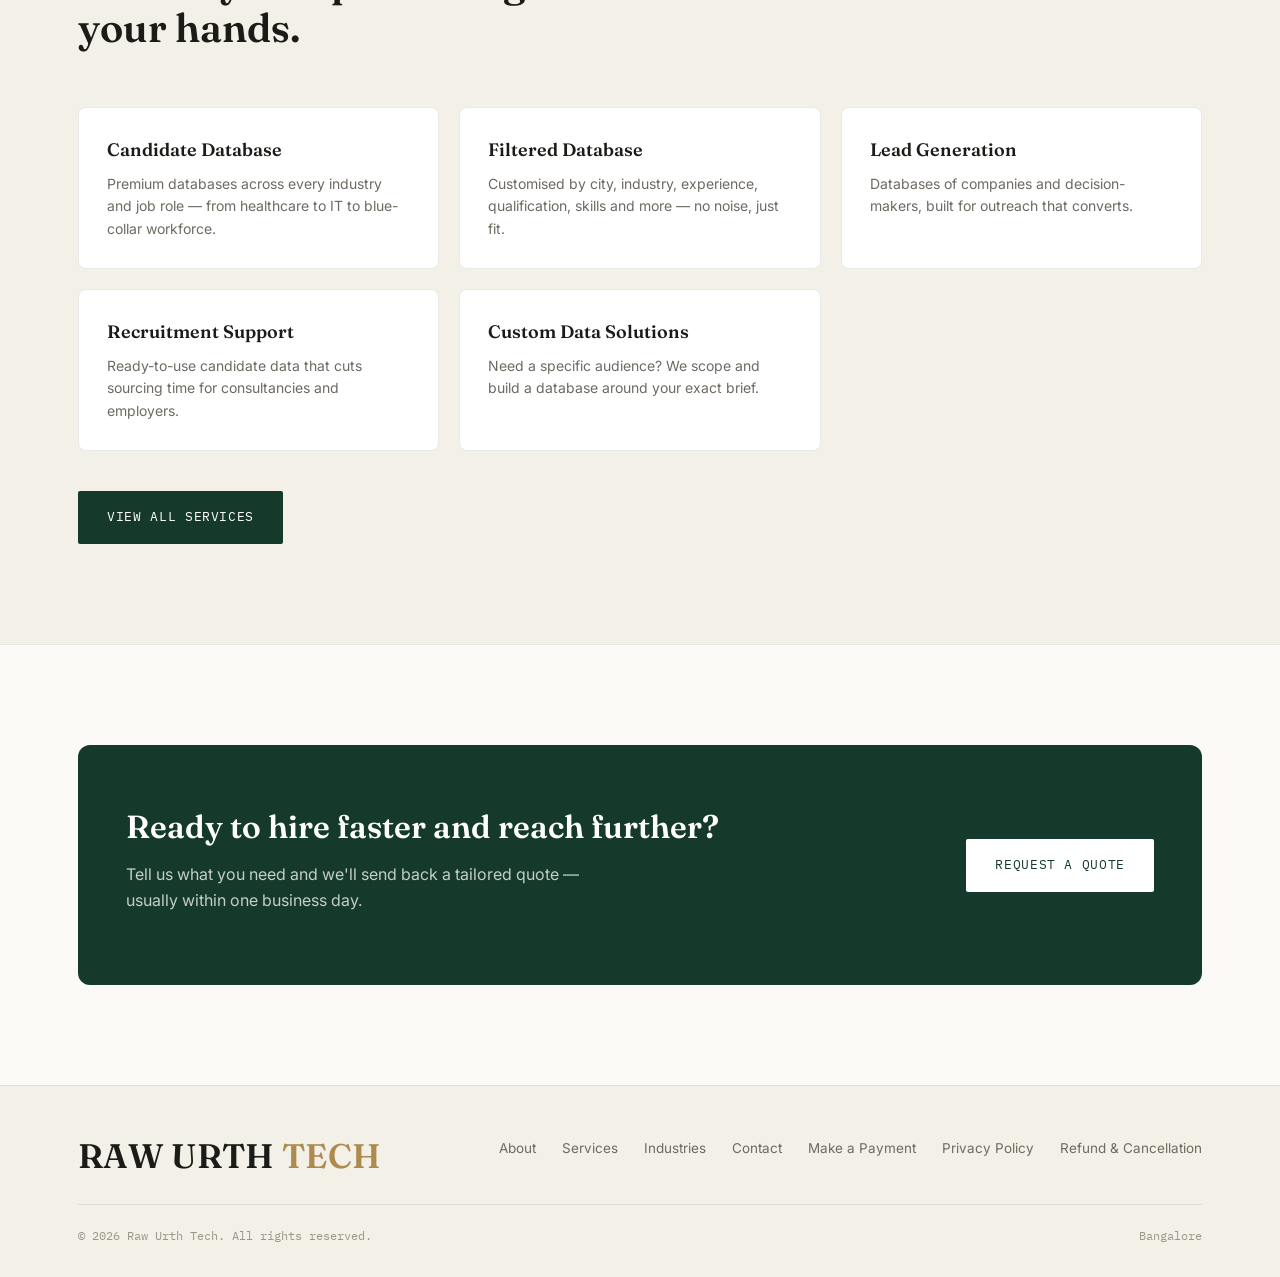
==== commit 35025cb8: "Update contact details and improve mobile layout. Co-authored-by: Cursor <cursoragent@cursor.com>" ====
--- a/index.html
+++ b/index.html
@@ -154,7 +154,7 @@
     </div>
     <div class="footer-bottom">
       <span>© <span id="year"></span> Raw Urth Tech. All rights reserved.</span>
-      <span>No. 4/1, 7th Cross, BK Nagar, Yeshwantpur, Bangalore 560022</span>
+      <span>Bangalore</span>
     </div>
   </div>
 </footer>
--- a/style.css
+++ b/style.css
@@ -27,7 +27,7 @@
 }
 
 *{box-sizing:border-box;}
-html{scroll-behavior:smooth;}
+html{scroll-behavior:smooth; overflow-x:hidden;}
 @media (prefers-reduced-motion: reduce){
   html{scroll-behavior:auto;}
   *{animation-duration:0.001ms !important; animation-iteration-count:1 !important; transition-duration:0.001ms !important;}
@@ -41,7 +41,9 @@
   font-size:16px;
   line-height:1.6;
   -webkit-font-smoothing:antialiased;
-}
+  overflow-x:hidden;
+}
+body.nav-open{overflow:hidden;}
 
 a{color:inherit; text-decoration:none;}
 img{max-width:100%; display:block;}
@@ -84,7 +86,10 @@
 }
 header.site-nav.scrolled{box-shadow:0 8px 24px -18px rgba(27,27,24,0.25);}
 .nav-inner{display:flex; align-items:center; justify-content:space-between; padding:20px 28px; max-width:var(--max); margin:0 auto;}
-.wordmark{font-family:var(--display); font-size:22px; letter-spacing:0.02em; color:var(--ink);}
+.wordmark{
+  font-family:var(--display); font-size:clamp(26px, 3.2vw, 34px); font-weight:600;
+  letter-spacing:0.01em; color:var(--ink); line-height:1.1; white-space:nowrap; flex-shrink:0;
+}
 .wordmark span{color:var(--gold);}
 nav.links{display:flex; align-items:center; gap:8px;}
 nav.links a:not(.nav-cta){
@@ -109,19 +114,22 @@
 .nav-toggle{display:none;}
 
 @media (max-width:900px){
+  .nav-inner{padding:14px 18px; gap:12px;}
   nav.links{
-    position:fixed; inset:66px 0 0 0; background:var(--bg);
-    flex-direction:column; align-items:flex-start; padding:36px 28px; gap:8px;
+    position:fixed; inset:64px 0 0 0; background:var(--bg);
+    flex-direction:column; align-items:flex-start; padding:28px 22px 40px; gap:4px;
     transform:translateY(-8px); opacity:0; pointer-events:none;
     transition:opacity .25s ease, transform .25s ease;
+    z-index:60; overflow-y:auto; border-top:1px solid var(--line);
   }
   nav.links.open{opacity:1; transform:translateY(0); pointer-events:auto;}
-  nav.links a:not(.nav-cta){font-size:22px; color:var(--ink); padding:12px 4px;}
-  .nav-cta{margin-left:4px; margin-top:14px;}
+  nav.links a:not(.nav-cta){font-size:20px; color:var(--ink); padding:14px 4px;}
+  .nav-cta{margin-left:4px; margin-top:14px; width:calc(100% - 8px); display:inline-flex; justify-content:center;}
   .nav-toggle{
     display:flex; align-items:center; justify-content:center;
     background:none; border:1px solid var(--line-strong);
-    color:var(--ink); width:40px; height:40px; border-radius:2px; font-size:16px; cursor:pointer;
+    color:var(--ink); width:44px; height:44px; border-radius:2px; font-size:18px; cursor:pointer;
+    flex-shrink:0;
   }
 }
 
@@ -323,3 +331,33 @@
 .cta-banner .btn-primary{background:var(--white); color:var(--emerald);}
 .cta-banner .btn-primary::before{background:var(--gold-soft);}
 .cta-banner .btn-primary:hover{color:var(--emerald);}
+
+/* ---------- mobile / small screens ---------- */
+@media (max-width:900px){
+  .wrap{padding:0 18px;}
+  section{padding:64px 0;}
+  .page-hero{padding:40px 0 36px;}
+  .hero h1{font-size:clamp(30px, 8.4vw, 44px);}
+  .lede{font-size:16px;}
+  .hero-ctas{flex-direction:column; align-items:stretch; gap:12px; margin-top:24px;}
+  .hero-ctas .btn{justify-content:center; width:100%;}
+  .section-head{margin-bottom:32px;}
+  .cta-banner{padding:32px 22px;}
+  .cta-banner .btn{width:100%; justify-content:center;}
+  .contact-grid{grid-template-columns:1fr; gap:36px;}
+  .contact-card, .about-side, .pay-card{padding:24px;}
+  .pay-card{padding:28px 20px;}
+  .doc{padding:48px 0 72px;}
+  .footer-grid, .footer-bottom{flex-direction:column; align-items:flex-start;}
+  .footer-links{gap:12px 20px;}
+  .panel-foot{flex-direction:column; gap:6px;}
+  .data-panel{overflow-x:auto; -webkit-overflow-scrolling:touch;}
+  .data-table{min-width:520px;}
+}
+
+@media (max-width:480px){
+  .wordmark{font-size:24px;}
+  .wrap{padding:0 16px;}
+  .btn{padding:14px 20px; font-size:12px;}
+  .field input, .field select, .field textarea{font-size:16px;} /* prevent iOS zoom */
+}
